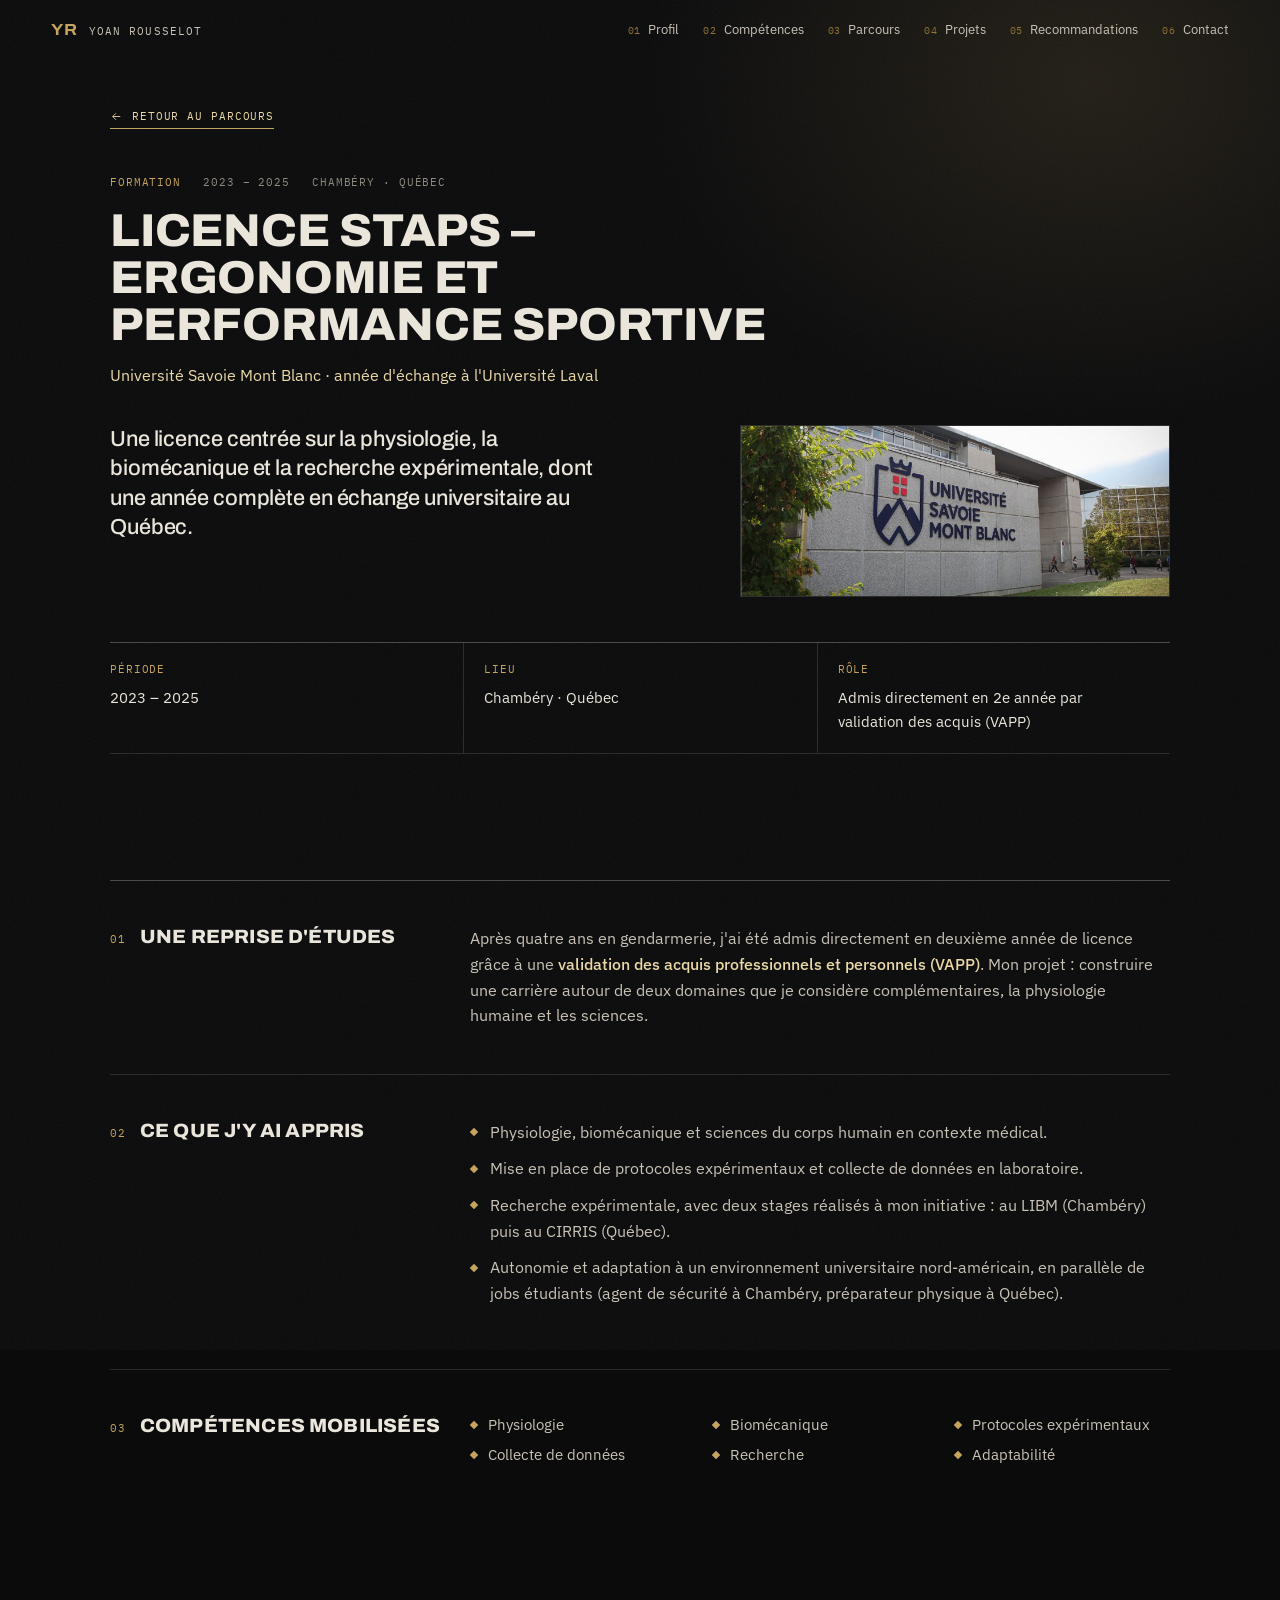
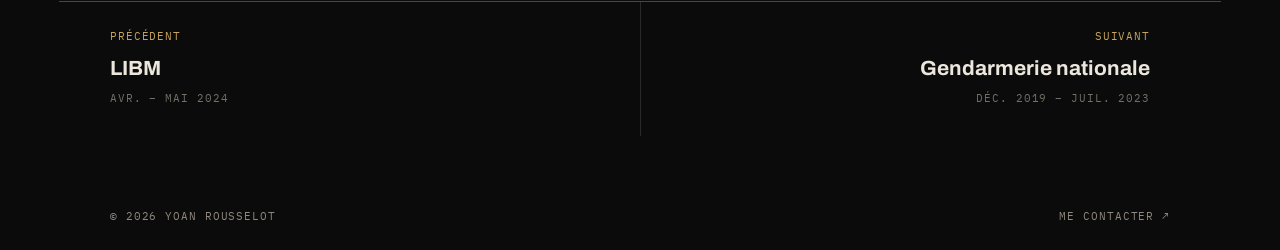
==== education/licence-staps.html @ 0d483031 "Portfolio : page d'accueil et pages détaillées Co-Authored-By: Claude Fable 5.2 <noreply@anthropic.c" ====
<!doctype html>
<html lang="fr">
<head>
<meta charset="utf-8">
<meta name="viewport" content="width=device-width, initial-scale=1">
<title>Licence STAPS – Ergonomie et Performance Sportive · Yoan Rousselot</title>
<meta name="robots" content="noindex">
<meta name="theme-color" content="#0b0b0c">
<link rel="icon" href="../assets/img/favicon.svg" type="image/svg+xml">
<link rel="preconnect" href="https://fonts.googleapis.com">
<link rel="preconnect" href="https://fonts.gstatic.com" crossorigin>
<link rel="stylesheet" href="https://fonts.googleapis.com/css2?family=Archivo:wdth,wght@62..125,300..900&family=IBM+Plex+Mono:wght@400;500&family=IBM+Plex+Sans:ital,wght@0,400;0,500;0,600;1,400&display=swap">
<link rel="stylesheet" href="../assets/style.css">
</head>
<body>
<div class="grain" aria-hidden="true"></div>
<div class="progress" aria-hidden="true"><span></span></div>
<header class="top">
  <a class="mark" href="../index.html#top" aria-label="Accueil"><b>YR</b><span>Yoan Rousselot</span></a>
  <nav class="top-nav" aria-label="Navigation"><a href="../index.html#profil"><i class="mono">01</i>Profil</a><a href="../index.html#competences"><i class="mono">02</i>Compétences</a><a href="../index.html#parcours"><i class="mono">03</i>Parcours</a><a href="../index.html#projets"><i class="mono">04</i>Projets</a><a href="../index.html#recommandations"><i class="mono">05</i>Recommandations</a><a href="../index.html#contact"><i class="mono">06</i>Contact</a></nav>
  <button class="burger" aria-expanded="false" aria-label="Menu"><span></span><span></span></button>
</header>
<main>

<section class="d-hero" data-bg="#0b0b0c">
  <div class="col">
    <a class="tlink back" href="../index.html#parcours"><svg class="arr back-arr" viewBox="0 0 24 24" aria-hidden="true"><path d="M19 12H5M11 6l-6 6 6 6" fill="none" stroke="currentColor" stroke-width="1.6"/></svg>Retour au parcours</a>
    <p class="mono d-meta rv"><span class="idx">Formation</span><span>2023 – 2025</span><span>Chambéry · Québec</span></p>
    <h1 class="d-title"><span class="line"><span>Licence STAPS – Ergonomie et Performance Sportive</span></span></h1>
    <p class="d-org rv">Université Savoie Mont Blanc · année d&#x27;échange à l&#x27;Université Laval</p>
    <div class="d-top has-cover">
      <p class="d-summary rv">Une licence centrée sur la physiologie, la biomécanique et la recherche expérimentale, dont une année complète en échange universitaire au Québec.</p>
      <figure class="d-cover wide rv"><img src="../assets/img/usmb-presidence.jpg" alt=""></figure>
    </div>
    <dl class="facts rv"><div class="fact"><dt class="mono">Période</dt><dd>2023 – 2025</dd></div><div class="fact"><dt class="mono">Lieu</dt><dd>Chambéry · Québec</dd></div><div class="fact"><dt class="mono">Rôle</dt><dd>Admis directement en 2e année par validation des acquis (VAPP)</dd></div></dl>
    
  </div>
</section>
<section class="sec d-body" data-bg="#100f0d">
  <div class="col"><section class="d-block"><header class="d-block-head rv"><span class="mono idx">01</span><h2>Une reprise d&#x27;études</h2></header><div class="d-content rv"><p>Après quatre ans en gendarmerie, j'ai été admis directement en deuxième année de licence grâce à une <strong>validation des acquis professionnels et personnels (VAPP)</strong>. Mon projet : construire une carrière autour de deux domaines que je considère complémentaires, la physiologie humaine et les sciences.</p></div></section><section class="d-block"><header class="d-block-head rv"><span class="mono idx">02</span><h2>Ce que j&#x27;y ai appris</h2></header><div class="d-content rv"><ul><li>Physiologie, biomécanique et sciences du corps humain en contexte médical.</li><li>Mise en place de protocoles expérimentaux et collecte de données en laboratoire.</li><li>Recherche expérimentale, avec deux stages réalisés à mon initiative : au LIBM (Chambéry) puis au CIRRIS (Québec).</li><li>Autonomie et adaptation à un environnement universitaire nord-américain, en parallèle de jobs étudiants (agent de sécurité à Chambéry, préparateur physique à Québec).</li></ul></div></section><section class="d-block"><header class="d-block-head rv"><span class="mono idx">03</span><h2>Compétences mobilisées</h2></header><div class="d-content rv"><ul class="dots three"><li>Physiologie</li><li>Biomécanique</li><li>Protocoles expérimentaux</li><li>Collecte de données</li><li>Recherche</li><li>Adaptabilité</li></ul></div></section></div>
</section>
<section class="d-end" data-bg="#0b0b0c">
  <nav class="col pn-row" aria-label="Autres pages">
    <a class="pn pn-prev" href="../experiences/libm.html"><span class="mono">Précédent</span><strong>LIBM</strong><span class="mono dim">Avr. – mai 2024</span></a>
    <a class="pn pn-next" href="../experiences/gendarmerie.html"><span class="mono">Suivant</span><strong>Gendarmerie nationale</strong><span class="mono dim">Déc. 2019 – juil. 2023</span></a>
  </nav>
  <footer class="foot col mono"><span>© 2026 Yoan Rousselot</span><a href="../index.html#contact">Me contacter ↗</a></footer>
</section>
</main>
<div class="lightbox" hidden role="dialog" aria-modal="true" aria-label="Image agrandie">
  <button class="lb-close mono" aria-label="Fermer">Fermer ×</button>
  <figure><img alt=""><figcaption class="mono"></figcaption></figure>
</div>
<script src="../assets/main.js" defer></script>
</body>
</html>
---- assets/style.css ----
/* Portfolio : angles nets, colonne de lecture étroite, polices mesurées, photos en couleur. */
:root {
  --bg: #0b0b0c;
  --bone: #ece7dc;
  --soft: #c9c3b6;
  --mute: #8f8a7f;
  --line: rgba(236, 231, 220, .14);
  --line-2: rgba(236, 231, 220, .28);
  --gold: #c6a45c;
  --gold-hi: #ecd9a6;
  --gold-lo: #8f7133;
  --metal: linear-gradient(100deg, #f1e2b6 0%, #c6a45c 38%, #8f7133 62%, #d8bd7e 100%);
  --disp: "Archivo", "Arial Narrow", Arial, sans-serif;
  --text: "IBM Plex Sans", system-ui, "Segoe UI", sans-serif;
  --mono: "IBM Plex Mono", ui-monospace, Consolas, monospace;
  --ease: cubic-bezier(.2, .7, .1, 1);
  --pad: clamp(18px, 4vw, 56px);
  --top-h: 60px;
}
*, *::before, *::after { box-sizing: border-box; }
html { -webkit-text-size-adjust: 100%; scroll-padding-top: var(--top-h); }
body {
  margin: 0; background: var(--bg); color: var(--bone); font-family: var(--text); font-size: 16px; line-height: 1.6;
  -webkit-font-smoothing: antialiased; overflow-x: clip; transition: background-color 1s ease;
}
img { display: block; max-width: 100%; }
a { color: inherit; text-decoration: none; }
h1, h2, h3, h4, p, ul, ol, figure, blockquote { margin: 0; padding: 0; }
ul, ol { list-style: none; }
::selection { background: var(--gold); color: #0b0b0c; }
:focus-visible { outline: 1px solid var(--gold-hi); outline-offset: 4px; }
/* .wrap : pleine largeur (haut de page) ; .col : colonne de lecture étroite (tout le reste) */
.wrap { padding-inline: var(--pad); max-width: 1500px; margin-inline: auto; }
.col { padding-inline: var(--pad); max-width: calc(1060px + 2 * var(--pad)); margin-inline: auto; }
.mono { font-family: var(--mono); font-size: .7rem; letter-spacing: .08em; text-transform: uppercase; color: var(--mute); font-weight: 400; }
.dim { opacity: .8; }
.idx { color: var(--gold); }
.cap { margin-bottom: 18px; display: block; color: var(--gold); }

.grain { position: fixed; inset: -50%; z-index: 90; pointer-events: none; opacity: .05;
  background-image: url("data:image/svg+xml,%3Csvg xmlns='http://www.w3.org/2000/svg' width='220' height='220'%3E%3Cfilter id='n'%3E%3CfeTurbulence type='fractalNoise' baseFrequency='.9' numOctaves='2' stitchTiles='stitch'/%3E%3C/filter%3E%3Crect width='100%25' height='100%25' filter='url(%23n)'/%3E%3C/svg%3E"); }
.progress { position: fixed; top: 0; left: 0; right: 0; height: 2px; z-index: 80; }
.progress span { display: block; height: 100%; width: 100%; background: var(--metal); transform-origin: 0 50%; transform: scaleX(0); }

/* en-tête */
.top { position: fixed; top: 0; left: 0; right: 0; height: var(--top-h); z-index: 70; display: flex; align-items: center; gap: 28px;
  padding-inline: var(--pad); transition: transform .5s var(--ease), background-color .4s, border-color .4s; border-bottom: 1px solid transparent; }
.top.solid { background: rgba(11, 11, 12, .84); backdrop-filter: blur(12px); -webkit-backdrop-filter: blur(12px); border-bottom-color: var(--line); }
.top.hide { transform: translateY(-100%); }
.mark { display: flex; align-items: baseline; gap: 12px; font-family: var(--disp); font-stretch: 110%; font-weight: 800; letter-spacing: .02em; }
.mark b { color: var(--gold); font-size: 1rem; }
.mark span { font-family: var(--mono); font-size: .68rem; letter-spacing: .1em; text-transform: uppercase; font-weight: 400; color: var(--soft); }
.top-nav { margin-left: auto; display: flex; gap: 24px; }
.top-nav a { position: relative; font-size: .82rem; color: var(--soft); padding: 6px 0; display: flex; gap: 7px; align-items: baseline; transition: color .3s; }
.top-nav a i { font-style: normal; font-size: .6rem; color: var(--gold-lo); transition: color .3s; }
.top-nav a::after { content: ""; position: absolute; left: 0; right: 0; bottom: 0; height: 1px; background: var(--gold); transform: scaleX(0); transform-origin: 100% 50%; transition: transform .45s var(--ease); }
.top-nav a:hover, .top-nav a.on { color: var(--bone); }
.top-nav a:hover i, .top-nav a.on i { color: var(--gold); }
.top-nav a:hover::after, .top-nav a.on::after { transform: scaleX(1); transform-origin: 0 50%; }
.burger { display: none; margin-left: auto; width: 42px; height: 42px; background: none; border: 1px solid var(--line-2); cursor: pointer; position: relative; }
.burger span { position: absolute; left: 11px; right: 11px; height: 1px; background: var(--bone); transition: transform .4s var(--ease), top .4s var(--ease); }
.burger span:first-child { top: 16px; } .burger span:last-child { top: 24px; }
.burger[aria-expanded="true"] span:first-child { top: 20px; transform: rotate(45deg); }
.burger[aria-expanded="true"] span:last-child { top: 20px; transform: rotate(-45deg); }

/* liens et boutons */
.arr { width: 13px; height: 13px; flex: none; transition: transform .45s var(--ease); }
.tlink { display: inline-flex; align-items: center; gap: 9px; font-family: var(--mono); font-size: .7rem; letter-spacing: .08em; text-transform: uppercase;
  color: var(--gold-hi); padding-bottom: 4px; background: linear-gradient(var(--gold), var(--gold)) 0 100% / 100% 1px no-repeat; transition: background-size .45s var(--ease), color .3s; }
.tlink:hover { background-size: 0 1px; background-position: 100% 100%; color: var(--bone); }
a:hover > .arr, .tlink:hover .arr, a:hover .tlink .arr, a:hover .btn .arr { transform: translate(3px, -3px); }
.btn { position: relative; display: inline-flex; align-items: center; gap: 12px; padding: 13px 20px; border: 1px solid var(--gold); color: var(--gold-hi);
  font-family: var(--mono); font-size: .72rem; letter-spacing: .1em; text-transform: uppercase; overflow: hidden; isolation: isolate; transition: color .45s var(--ease); }
.btn::before { content: ""; position: absolute; inset: 0; background: var(--metal); transform: translateY(101%); transition: transform .5s var(--ease); z-index: -1; }
.btn:hover, a:hover > .feature-body .btn { color: #14110a; }
.btn:hover::before, a:hover > .feature-body .btn::before { transform: none; }

.line { display: block; overflow: hidden; padding-bottom: .08em; margin-bottom: -.08em; }
.line > span { display: block; }

/* ---------------- haut de page (pleine largeur) */
.hero { position: relative; padding-top: calc(var(--top-h) + 2.5vh); overflow: hidden; }
.hero::before { content: ""; position: absolute; inset: 0; pointer-events: none;
  background: radial-gradient(55% 55% at 80% 32%, rgba(198, 164, 92, .15), transparent 70%), radial-gradient(40% 40% at 6% 92%, rgba(143, 113, 51, .1), transparent 70%); }
.hero-grid { position: relative; display: grid; grid-template-columns: repeat(12, 1fr); column-gap: 20px; }
.hero-meta { grid-column: 1 / -1; display: flex; gap: 30px; flex-wrap: wrap; padding-bottom: 2.2vh; border-bottom: 1px solid var(--line); }
.hero-meta span:first-child { color: var(--gold); }
.tagline { grid-column: 1 / 8; grid-row: 2; align-self: start; margin-top: 7vh; position: relative; z-index: 4;
  font-family: var(--disp); font-stretch: 100%; font-weight: 500; font-size: clamp(1.5rem, 3.1vw, 3.1rem); line-height: 1.08; letter-spacing: -.01em; }
.tagline em { font-style: normal; display: block; background: var(--metal); -webkit-background-clip: text; background-clip: text; color: transparent; }
.name { grid-column: 1 / 9; grid-row: 2; align-self: end; position: relative; z-index: 3; padding-bottom: 5vh; font-family: var(--disp); font-weight: 800; font-stretch: 108%;
  text-transform: uppercase; line-height: .9; letter-spacing: -.01em; font-size: clamp(2.6rem, 6.9vw, 7.4rem); white-space: nowrap; pointer-events: none; }
.name .n1 { color: transparent; -webkit-text-stroke: 1.2px var(--gold); }
.name .n2 { color: var(--bone); }
.hero-portrait { grid-column: 8 / -1; grid-row: 2; z-index: 2; align-self: end; justify-self: end; width: min(100%, 58vh); margin: 1vh 1vw 0 0; position: relative; }
.hero-portrait img { width: 100%; height: auto; -webkit-mask-image: linear-gradient(#000 70%, transparent 99%); mask-image: linear-gradient(#000 70%, transparent 99%); }
.hero-foot { grid-column: 1 / -1; grid-row: 3; display: grid; grid-template-columns: repeat(12, 1fr); column-gap: 20px; padding: 4vh 0 5vh; position: relative; z-index: 4; border-top: 1px solid var(--line); }
.lead { grid-column: 1 / 6; color: var(--soft); font-size: clamp(1rem, 1.3vw, 1.2rem); line-height: 1.5; }
.hero-side { grid-column: 8 / -1; display: grid; gap: 20px; align-content: start; }
.avail { display: flex; gap: 12px; font-size: .9rem; font-weight: 600; line-height: 1.45; padding: 12px 0 12px 16px; border-left: 2px solid #67c587; color: #e9f4ec; }
.avail i { flex: none; width: 9px; height: 9px; margin-top: 7px; background: #67c587; border-radius: 50%; box-shadow: 0 0 0 0 rgba(103, 197, 135, .6); animation: pulse 2.4s infinite; }
@keyframes pulse { 70% { box-shadow: 0 0 0 10px rgba(103, 197, 135, 0); } 100% { box-shadow: 0 0 0 0 rgba(103, 197, 135, 0); } }
.hero-actions { display: flex; align-items: center; gap: 24px; flex-wrap: wrap; }
.stats { display: grid; grid-template-columns: repeat(4, 1fr); border-top: 1px solid var(--line-2); border-bottom: 1px solid var(--line); position: relative; z-index: 4; }
.stat { padding: 22px 20px 24px 0; display: grid; gap: 8px; align-content: start; }
.stat + .stat { padding-left: 20px; border-left: 1px solid var(--line); }
.stat-v { font-family: var(--disp); font-stretch: 104%; font-weight: 300; font-size: clamp(1.6rem, 2.5vw, 2.4rem); line-height: 1; color: var(--gold-hi); letter-spacing: -.02em; font-variant-numeric: tabular-nums; }
.stat-l { color: var(--mute); font-size: .84rem; line-height: 1.45; max-width: 30ch; }

/* ---------------- sections (colonne étroite) */
.sec { padding: clamp(64px, 10vh, 120px) 0; position: relative; }
.sec-head { display: grid; grid-template-columns: auto auto 1fr; align-items: baseline; column-gap: 16px; padding-bottom: 16px; border-bottom: 1px solid var(--line-2); margin-bottom: clamp(30px, 5vh, 56px); }
.sec-num { color: var(--gold); font-size: .72rem; }
.sec-title { font-family: var(--disp); font-stretch: 104%; font-weight: 800; text-transform: uppercase; font-size: clamp(1.55rem, 2.5vw, 2.2rem); line-height: 1; letter-spacing: .01em; }
.sec-note { text-align: right; line-height: 1.6; }

/* profil */
.profil-grid { display: grid; grid-template-columns: repeat(12, 1fr); column-gap: 20px; row-gap: 30px; }
.statement { grid-column: 1 / 6; font-family: var(--disp); font-stretch: 100%; font-weight: 600; font-size: clamp(1.4rem, 2.2vw, 1.95rem); line-height: 1.14; letter-spacing: -.01em; align-self: start; }
.statement .line:last-child span { color: var(--gold); }
.prose { grid-column: 7 / -1; display: grid; gap: 1em; color: var(--soft); font-size: 1rem; }
.prose strong { color: var(--gold-hi); font-weight: 500; }
.pillars { display: grid; grid-template-columns: repeat(3, 1fr); margin-top: clamp(40px, 7vh, 72px); border-top: 1px solid var(--line-2); }
.pillar { padding: 24px 24px 4px 0; display: grid; gap: 10px; align-content: start; }
.pillar + .pillar { padding-left: 24px; border-left: 1px solid var(--line); }
.pillar h3 { font-family: var(--disp); font-stretch: 102%; font-weight: 700; font-size: 1.08rem; line-height: 1.2; }
.pillar p { color: var(--mute); font-size: .92rem; }

/* compétences */
.skill-table { border-top: 1px solid var(--line); }
.skill-row { display: grid; grid-template-columns: minmax(0, 4fr) minmax(0, 8fr); column-gap: 20px; align-items: start; padding: 24px 0; border-bottom: 1px solid var(--line); position: relative; transition: padding .5s var(--ease); }
.skill-row::before { content: ""; position: absolute; left: 0; top: -1px; height: 1px; width: 100%; background: var(--metal); transform: scaleX(0); transform-origin: 0 50%; transition: transform .7s var(--ease); }
.skill-row:hover { padding-left: 12px; }
.skill-row:hover::before { transform: scaleX(1); }
.skill-row h3 { font-family: var(--disp); font-stretch: 104%; font-weight: 700; text-transform: uppercase; font-size: clamp(.86rem, 1.1vw, .98rem); line-height: 1.25; letter-spacing: .03em; transition: color .4s; }
.skill-row:hover h3 { color: var(--gold-hi); }
.skill-sub { color: var(--mute); font-size: .86rem; margin-bottom: 14px; }
.slash { display: flex; flex-wrap: wrap; gap: 5px 0; color: var(--soft); font-size: .93rem; }
.slash li:not(:last-child)::after { content: "/"; color: var(--gold-lo); margin: 0 .65em; }
.tri { display: grid; grid-template-columns: 5fr 4fr 3fr; column-gap: 20px; margin-top: clamp(40px, 7vh, 72px); }
.tri-col { padding: 22px 24px 0 0; border-top: 1px solid var(--line-2); }
.tri-col + .tri-col { padding-left: 24px; border-left: 1px solid var(--line); }
.num-list { counter-reset: n; display: grid; gap: 12px; }
.num-list li { counter-increment: n; display: grid; grid-template-columns: 28px 1fr; color: var(--soft); font-size: .93rem; }
.num-list li::before { content: counter(n, decimal-leading-zero); font-family: var(--mono); font-size: .68rem; color: var(--gold-lo); padding-top: .3em; }
.plain { display: grid; gap: 10px; color: var(--soft); font-size: .93rem; }
.plain li { padding-bottom: 10px; border-bottom: 1px solid var(--line); }
.lang { margin-bottom: 18px; }
.lang-top { display: flex; justify-content: space-between; align-items: baseline; gap: 12px; margin-bottom: 8px; font-size: .95rem; }
.lang-top strong { font-weight: 500; }
.gauge { height: 9px; position: relative; background: repeating-linear-gradient(90deg, var(--line-2) 0 1px, transparent 1px 10%); border-left: 1px solid var(--line-2); border-right: 1px solid var(--line-2); }
.gauge span { position: absolute; left: 0; top: 3px; height: 3px; width: var(--w); background: var(--metal); transform-origin: 0 50%; transform: scaleX(0); transition: transform 1.3s var(--ease) .2s; }
.in .gauge span { transform: none; }
.sub-display { font-family: var(--disp); font-stretch: 104%; font-weight: 800; text-transform: uppercase; font-size: clamp(1.05rem, 1.5vw, 1.3rem); letter-spacing: .01em; margin: clamp(46px, 8vh, 80px) 0 20px; }
.quals { display: grid; grid-template-columns: repeat(4, 1fr); border-top: 1px solid var(--line-2); border-left: 1px solid var(--line); }
.qual { padding: 20px 18px 22px; border-right: 1px solid var(--line); border-bottom: 1px solid var(--line); transition: background-color .4s; }
.qual:hover { background: rgba(198, 164, 92, .06); }
.qual h4 { font-family: var(--disp); font-stretch: 102%; font-weight: 700; font-size: .98rem; color: var(--gold-hi); margin-bottom: 6px; }
.qual p { color: var(--mute); font-size: .86rem; line-height: 1.5; }

/* ---------------- parcours : défilement horizontal, étapes sur deux hauteurs */
.hscroll { position: relative; }
.hscroll-sticky { position: sticky; top: 0; height: 100vh; overflow: hidden; display: flex; flex-direction: column; padding-top: calc(var(--top-h) + 3vh); }
.hscroll-head { width: 100%; }
.hscroll-head .sec-head { margin-bottom: 0; }
.track { flex: 1; display: flex; align-items: stretch; will-change: transform; padding-inline: max(var(--pad), calc((100vw - 1060px) / 2)); min-height: 0; }
.stop-intro { flex: none; width: clamp(220px, 22vw, 320px); display: flex; flex-direction: column; justify-content: center; gap: 16px; padding-right: 30px; }
.intro-big { font-family: var(--disp); font-stretch: 104%; font-weight: 700; font-size: clamp(1.3rem, 2vw, 1.75rem); line-height: 1.12; letter-spacing: -.01em; }
.intro-arrow { font-size: 1.7rem; color: var(--gold); animation: nudge 2s var(--ease) infinite; }
@keyframes nudge { 50% { transform: translateX(12px); } }
.stop { --gap: clamp(30px, 3.4vw, 56px); position: relative; flex: none; width: clamp(290px, 25vw, 370px); margin-right: var(--gap); display: grid; grid-template-rows: 1fr 1px 1fr; }
/* la ligne du temps, avec un repère en losange au début de chaque étape */
.stop-node { grid-row: 2; position: relative; height: 1px; width: calc(100% + var(--gap)); background: var(--line-2); }
.stop-node i { position: absolute; left: 0; top: -5px; width: 9px; height: 9px; background: var(--gold); transform: rotate(45deg); }
.stop:last-child .stop-node { width: 100%; }
.stop-text { display: grid; gap: 9px; align-content: start; justify-items: start; }
.stop-alt { display: flex; gap: 12px; align-items: flex-start; }
.stop.up .stop-text { grid-row: 1; align-self: end; padding-bottom: 26px; }
.stop.up .stop-alt { grid-row: 3; align-self: start; padding-top: 22px; flex-direction: column; }
.stop.down .stop-text { grid-row: 3; align-self: start; padding-top: 26px; }
.stop.down .stop-alt { grid-row: 1; align-self: end; padding-bottom: 22px; flex-direction: column-reverse; }
.stop-meta { display: flex; flex-wrap: wrap; gap: 4px 14px; font-size: .64rem; }
.stop-meta span:first-child { color: var(--gold); }
.k-edu { color: #a9c3dc; } .k-project { color: #b9d7a8; } .k-exp { color: var(--soft); }
.stop h3 { font-family: var(--disp); font-stretch: 102%; font-weight: 700; font-size: clamp(1.05rem, 1.5vw, 1.3rem); line-height: 1.15; letter-spacing: -.005em; }
.stop-org { color: var(--gold-hi); font-size: .84rem; line-height: 1.4; }
.stop-desc { color: var(--soft); font-size: .88rem; line-height: 1.5; }
.stop-year { font-family: var(--disp); font-stretch: 108%; font-weight: 800; font-size: clamp(2rem, 3.2vw, 3rem); line-height: .9; letter-spacing: -.01em; color: transparent; -webkit-text-stroke: 1px rgba(198, 164, 92, .6); user-select: none; }
.stop-fig { will-change: transform; }
.stop-fig img { height: min(24vh, 220px); width: auto; max-width: 100%; object-fit: cover; object-position: 50% 22%; border: 1px solid var(--line); }
.stop-fig.plan img { background: #fff; object-fit: contain; }
.stop-fig figcaption, .proj figcaption { margin-top: 6px; font-size: .56rem; }
/* apparition des étapes quand elles entrent dans l'écran : celles du haut descendent, celles du bas montent */
.js .pin .stop-text, .js .pin .stop-alt { opacity: 0; transition: opacity .9s var(--ease), transform .9s var(--ease); }
.js .pin .stop.up .stop-text, .js .pin .stop.down .stop-alt { transform: translateY(-26px); }
.js .pin .stop.down .stop-text, .js .pin .stop.up .stop-alt { transform: translateY(26px); }
.js .pin .stop-alt { transition-delay: .12s; }
.js .pin .stop.seen .stop-text, .js .pin .stop.seen .stop-alt { opacity: 1; transform: none; }
.ruler { display: grid; grid-template-columns: auto 1fr auto; align-items: center; column-gap: 20px; padding-block: 2vh 2.6vh; width: 100%; }
.ruler-count b { color: var(--gold-hi); font-weight: 500; }
.ruler-bar { position: relative; height: 11px; border-bottom: 1px solid var(--line-2); }
.ruler-ticks { position: absolute; inset: 0; display: flex; justify-content: space-between; }
.ruler-ticks i { width: 1px; height: 100%; background: var(--line-2); }
.ruler-fill { position: absolute; left: 0; bottom: -1px; height: 2px; width: 100%; background: var(--metal); transform-origin: 0 50%; transform: scaleX(0); }
@media (max-height: 760px) {
  .stop-desc { display: -webkit-box; -webkit-line-clamp: 2; -webkit-box-orient: vertical; overflow: hidden; }
  .stop-fig img { height: min(20vh, 150px); }
  .stop.up .stop-text { padding-bottom: 16px; } .stop.down .stop-text { padding-top: 16px; }
}

/* ---------------- projets */
.ph { overflow: hidden; background: #111; }
.ph img { width: 100%; height: 100%; object-fit: cover; transition: transform 1.2s var(--ease); }
.feature { display: grid; grid-template-columns: repeat(12, 1fr); column-gap: 20px; align-items: center; }
.feature-fig { grid-column: 1 / 8; position: relative; padding: 14px; }
.feature-fig .ph { background: #fff; aspect-ratio: 16 / 9; }
.feature-fig img { object-fit: contain; }
.feature:hover .feature-fig img, .proj:hover img, .by:hover img { transform: scale(1.03); }
.feature-fig figcaption { margin-top: 10px; }
.crop { position: absolute; width: 14px; height: 14px; border: 0 solid var(--gold); transition: transform .6s var(--ease); }
.crop.tl { left: 0; top: 0; border-width: 1px 0 0 1px; } .crop.tr { right: 0; top: 0; border-width: 1px 1px 0 0; }
.crop.bl { left: 0; bottom: 28px; border-width: 0 0 1px 1px; } .crop.br { right: 0; bottom: 28px; border-width: 0 1px 1px 0; }
.feature:hover .crop.tl { transform: translate(5px, 5px); } .feature:hover .crop.tr { transform: translate(-5px, 5px); }
.feature:hover .crop.bl { transform: translate(5px, -5px); } .feature:hover .crop.br { transform: translate(-5px, -5px); }
.feature-body { grid-column: 9 / -1; display: grid; gap: 16px; justify-items: start; }
.feature-body h3 { font-family: var(--disp); font-stretch: 104%; font-weight: 800; text-transform: uppercase; font-size: clamp(1.3rem, 2vw, 1.75rem); line-height: 1.04; letter-spacing: 0; }
.feature-body h3 .line:first-child span { background: var(--metal); -webkit-background-clip: text; background-clip: text; color: transparent; }
.feature-body > p { color: var(--soft); font-size: .95rem; }
.proj-meta { color: var(--gold); }
.proj-grid { display: grid; grid-template-columns: repeat(2, 1fr); column-gap: 20px; margin-top: clamp(44px, 7vh, 80px); border-top: 1px solid var(--line-2); }
.proj { padding: 24px 24px 0 0; display: grid; gap: 12px; align-content: start; justify-items: start; }
.proj + .proj { padding-left: 24px; padding-right: 0; border-left: 1px solid var(--line); }
.proj figure { width: 100%; margin-bottom: 6px; }
.proj .ph { aspect-ratio: 16 / 9; }
.proj h3 { font-family: var(--disp); font-stretch: 102%; font-weight: 700; font-size: clamp(1.05rem, 1.5vw, 1.3rem); line-height: 1.15; transition: color .4s; }
.proj:hover h3 { color: var(--gold-hi); }
.proj > p:not(.mono) { color: var(--soft); font-size: .93rem; max-width: 56ch; }

/* ---------------- recommandations */
.recos { border-top: 1px solid var(--line); }
.reco { display: grid; grid-template-columns: repeat(12, 1fr); column-gap: 20px; padding: clamp(26px, 4.5vh, 44px) 0; border-bottom: 1px solid var(--line); }
.reco figcaption { grid-column: 1 / 5; display: grid; gap: 5px; align-content: start; justify-items: start; }
.reco figcaption strong { font-family: var(--disp); font-stretch: 102%; font-weight: 700; font-size: 1.05rem; margin-top: 6px; }
.reco figcaption > span:not(.mono) { color: var(--mute); font-size: .88rem; max-width: 34ch; }
.reco figcaption .tlink { margin-top: 12px; }
.reco blockquote { grid-column: 5 / -1; position: relative; font-size: clamp(1rem, 1.25vw, 1.12rem); line-height: 1.6; color: var(--bone); padding: 2px 0 2px clamp(18px, 2.4vw, 30px); border-left: 1px solid var(--gold); }

/* ---------------- au-delà du CV */
.by-grid { display: grid; grid-template-columns: repeat(4, 1fr); column-gap: 20px; }
.by .ph { aspect-ratio: 4 / 5; }
.by-body { padding-top: 14px; display: grid; gap: 6px; border-top: 1px solid var(--line-2); margin-top: 12px; }
.by h3 { font-family: var(--disp); font-stretch: 102%; font-weight: 700; font-size: 1.02rem; }
.by p { color: var(--mute); font-size: .86rem; line-height: 1.5; }

/* ---------------- contact */
.contact { padding-bottom: 0; overflow: hidden; }
.contact::before { content: ""; position: absolute; inset: auto 0 0 0; height: 70%; pointer-events: none; background: radial-gradient(60% 80% at 50% 110%, rgba(198, 164, 92, .16), transparent 70%); }
.giant { font-family: var(--disp); font-stretch: 106%; font-weight: 800; text-transform: uppercase; font-size: clamp(1.8rem, 4.2vw, 3.4rem); line-height: 1; letter-spacing: 0; color: transparent; -webkit-text-stroke: 1px var(--gold); margin-bottom: clamp(22px, 4vh, 40px); }
.giant .line { padding-top: .18em; }
.c-rows { border-top: 1px solid var(--line-2); position: relative; }
.c-row { position: relative; display: grid; grid-template-columns: 26% 1fr auto; align-items: center; column-gap: 20px; padding: 18px 14px 18px 0; border-bottom: 1px solid var(--line); isolation: isolate; transition: padding .5s var(--ease), color .4s; }
.c-row::before { content: ""; position: absolute; inset: 0; background: var(--metal); transform: scaleY(0); transform-origin: 50% 100%; transition: transform .5s var(--ease); z-index: -1; }
.c-row strong { font-family: var(--disp); font-stretch: 102%; font-weight: 600; font-size: clamp(1.05rem, 1.6vw, 1.4rem); letter-spacing: -.005em; line-height: 1.2; overflow-wrap: anywhere; }
.c-row .arr { width: 18px; height: 18px; color: var(--gold); }
.c-row em { font-style: normal; color: var(--mute); font-size: .86rem; }
a.c-row:hover { padding-left: 14px; color: #14110a; }
a.c-row:hover::before { transform: none; }
a.c-row:hover .mono, a.c-row:hover .arr { color: #14110a; }
.call-line { padding: 22px 0 0; }
.foot { position: relative; display: flex; justify-content: space-between; gap: 20px; flex-wrap: wrap; padding-block: clamp(44px, 8vh, 80px) 24px; }
.foot a:hover { color: var(--gold-hi); }

/* ---------------- apparitions */
.js .rv { opacity: 0; transform: translateY(22px); transition: opacity .9s var(--ease), transform .9s var(--ease); transition-delay: var(--d, 0s); }
.js .rv.in { opacity: 1; transform: none; }
.js .line > span { transform: translateY(108%); transition: transform 1s var(--ease); transition-delay: calc(var(--d, 0s) + var(--i, 0) * .09s); }
.js .in .line > span, .js .line.in > span { transform: none; }
.js .hero-portrait { opacity: 0; transform: translateY(34px); transition: opacity 1.3s var(--ease) .2s, transform 1.3s var(--ease) .2s; }
.js .ready .hero-portrait { opacity: 1; transform: none; }

/* ---------------- adaptations */
@media (max-width: 1100px) {
  .top-nav { gap: 16px; } .top-nav a i { display: none; } .mark span { display: none; }
  .quals { grid-template-columns: repeat(2, 1fr); }
  .tri { grid-template-columns: 1fr 1fr; row-gap: 34px; } .tri-col:nth-child(3) { grid-column: 1 / -1; padding-left: 0; border-left: 0; }
}
@media (max-width: 860px) {
  .burger { display: block; }
  .top-nav { position: fixed; inset: var(--top-h) 0 auto 0; flex-direction: column; gap: 0; background: rgba(11, 11, 12, .97); padding: 8px var(--pad) 24px; border-bottom: 1px solid var(--line-2); transform: translateY(-130%); transition: transform .5s var(--ease); margin: 0; }
  .top-nav.open { transform: none; }
  .top-nav a { padding: 14px 0; font-size: 1rem; border-bottom: 1px solid var(--line); } .top-nav a i { display: inline; } .top-nav a::after { display: none; }
  .hero-meta { gap: 6px 20px; }
  .hero-portrait { grid-column: 3 / -1; grid-row: 2; width: min(100%, 400px); margin: 3vh 0 0; }
  .name { grid-column: 1 / -1; grid-row: 2; font-size: min(13vw, 5.2rem); padding-bottom: 2vh; }
  .tagline { grid-column: 1 / -1; grid-row: 3; margin-top: 3vh; font-size: 1.5rem; }
  .hero-foot { grid-row: 4; display: block; padding-top: 3vh; margin-top: 3vh; } .hero-side { margin-top: 22px; }
  .stats { grid-template-columns: 1fr 1fr; } .stat:nth-child(3) { padding-left: 0; border-left: 0; } .stat:nth-child(n+3) { border-top: 1px solid var(--line); }
  .sec-head { grid-template-columns: auto 1fr; } .sec-note { grid-column: 1 / -1; text-align: left; padding: 10px 0 0; }
  .profil-grid { display: block; } .statement { margin-bottom: 24px; }
  .pillars { grid-template-columns: 1fr; } .pillar, .pillar + .pillar { padding: 20px 0; border-left: 0; border-bottom: 1px solid var(--line); }
  .skill-row { grid-template-columns: 1fr; row-gap: 12px; }
  .tri { grid-template-columns: 1fr; } .tri-col, .tri-col + .tri-col { padding: 22px 0 0; border-left: 0; }
  /* parcours : on fait glisser au doigt, une seule hauteur */
  .hscroll { height: auto !important; padding: 64px 0 40px; }
  .hscroll-sticky { position: static; height: auto; padding-top: 0; }
  .track { transform: none !important; overflow-x: auto; scroll-snap-type: x mandatory; -webkit-overflow-scrolling: touch; margin-top: 24px; scrollbar-width: none; padding-inline: var(--pad); }
  .track::-webkit-scrollbar { display: none; }
  .stop-intro { width: 60vw; scroll-snap-align: start; }
  .stop { scroll-snap-align: start; width: 78vw; --gap: 22px; display: flex; flex-direction: column; gap: 14px; padding-top: 4px; }
  .stop-node { order: 0; width: calc(100% + var(--gap)); } .stop-alt { order: 1; flex-direction: column !important; padding: 12px 0 0 !important; } .stop-text { order: 2; padding: 0 !important; }
  .stop-fig img { height: 150px; }
  .ruler { display: none; }
  .feature { display: block; } .feature-body { margin-top: 22px; }
  .proj-grid { grid-template-columns: 1fr; } .proj, .proj + .proj { padding: 24px 0 28px; border-left: 0; border-bottom: 1px solid var(--line); }
  .reco { display: block; } .reco blockquote { margin-top: 20px; }
  .by-grid { grid-template-columns: 1fr 1fr; row-gap: 30px; }
  .c-row { grid-template-columns: 1fr auto; row-gap: 4px; } .c-row .mono, .c-row em { grid-column: 1 / -1; }
}
@media (prefers-reduced-motion: reduce) {
  .js .rv, .js .line > span, .js .hero-portrait, .js .pin .stop-text, .js .pin .stop-alt { opacity: 1; transform: none; transition: none; }
  .intro-arrow, .avail i { animation: none; }
  body { transition: none; }
}

/* ---------------- listes à points */
.dots { display: grid; grid-template-columns: repeat(2, minmax(0, 1fr)); gap: 9px 26px; color: var(--soft); font-size: .93rem; line-height: 1.4; }
.dots.three { grid-template-columns: repeat(3, minmax(0, 1fr)); }
.dots li { position: relative; padding-left: 18px; }
.dots li.wide { grid-column: 1 / -1; }
.dots li::before { content: ""; position: absolute; left: 1px; top: .5em; width: 6px; height: 6px; background: var(--gold); transform: rotate(45deg); }
.skill-row:hover .dots li::before { background: var(--gold-hi); }

/* ---------------- pages détaillées */
.d-hero { padding: calc(var(--top-h) + 5vh) 0 clamp(40px, 7vh, 72px); position: relative; }
.d-hero::before { content: ""; position: absolute; inset: 0; pointer-events: none; background: radial-gradient(50% 60% at 85% 10%, rgba(198, 164, 92, .13), transparent 70%); }
.d-hero .col { position: relative; }
.back { margin-bottom: clamp(26px, 5vh, 48px); }
.back-arr { order: -1; }
.tlink.back:hover .back-arr { transform: translateX(-4px); }
.d-meta { display: flex; flex-wrap: wrap; gap: 6px 22px; margin-bottom: 16px; }
.d-title { font-family: var(--disp); font-stretch: 104%; font-weight: 800; text-transform: uppercase; font-size: clamp(1.7rem, 3.6vw, 3rem); line-height: 1.02; letter-spacing: -.005em; max-width: 22ch; }
.d-title .line:nth-child(2) span { color: transparent; -webkit-text-stroke: 1px var(--gold); }
.d-org { color: var(--gold-hi); margin-top: 14px; font-size: 1rem; }
.d-top { margin-top: clamp(24px, 4vh, 40px); display: grid; grid-template-columns: repeat(12, 1fr); column-gap: 20px; align-items: start; }
.d-summary { grid-column: 1 / 9; font-family: var(--disp); font-stretch: 100%; font-weight: 500; font-size: clamp(1.1rem, 1.7vw, 1.4rem); line-height: 1.35; letter-spacing: -.005em; }
.d-top.has-cover .d-summary { grid-column: 1 / 7; }
.d-cover { grid-column: 8 / -1; }
.d-cover img { width: 100%; aspect-ratio: 4 / 3; object-fit: cover; object-position: 50% 22%; border: 1px solid var(--line); }
.d-cover.plan img { aspect-ratio: auto; height: auto; object-fit: contain; background: #fff; }
.d-cover.wide img { aspect-ratio: 5 / 2; object-position: 50% 50%; }
.d-cover figcaption, .d-fig figcaption, .g figcaption { margin-top: 8px; font-size: .6rem; line-height: 1.6; }
.facts { display: grid; grid-template-columns: repeat(3, 1fr); margin: clamp(30px, 5vh, 52px) 0 0; border-top: 1px solid var(--line-2); border-bottom: 1px solid var(--line); }
.fact { padding: 18px 20px 20px 0; display: grid; gap: 6px; align-content: start; }
.fact + .fact { padding-left: 20px; border-left: 1px solid var(--line); }
.fact dt { color: var(--gold); }
.fact dd { margin: 0; font-size: .95rem; color: var(--bone); }
.d-stats { grid-template-columns: repeat(3, 1fr); border-top: 0; }

.d-body { padding-top: clamp(40px, 7vh, 80px); }
.d-block { display: grid; grid-template-columns: repeat(12, 1fr); column-gap: 20px; padding: clamp(28px, 5vh, 48px) 0; border-top: 1px solid var(--line); }
.d-block:first-child { border-top: 1px solid var(--line-2); }
.d-block-head { grid-column: 1 / 5; display: flex; gap: 14px; align-items: baseline; align-self: start; position: sticky; top: calc(var(--top-h) + 20px); }
.d-block-head h2 { font-family: var(--disp); font-stretch: 104%; font-weight: 800; text-transform: uppercase; font-size: clamp(1rem, 1.5vw, 1.25rem); line-height: 1.15; letter-spacing: .01em; }
.d-content { grid-column: 5 / -1; color: var(--soft); font-size: 1rem; }
.d-content > p { margin-bottom: 1em; }
.d-content > :last-child { margin-bottom: 0; }
.d-content strong { color: var(--gold-hi); font-weight: 500; }
.d-content > ul:not(.dots) { display: grid; gap: 11px; margin-bottom: 1.1em; }
.d-content > ul:not(.dots) li { position: relative; padding-left: 20px; }
.d-content > ul:not(.dots) li::before { content: ""; position: absolute; left: 1px; top: .58em; width: 6px; height: 6px; background: var(--gold); transform: rotate(45deg); }
.meta-line { font-family: var(--mono); font-size: .7rem; letter-spacing: .08em; text-transform: uppercase; color: var(--gold); }
.d-fig { margin: 22px 0 26px; }
.zoom { display: block; width: 100%; padding: 0; border: 1px solid var(--line); background: #111; cursor: zoom-in; overflow: hidden; }
.zoom img { width: 100%; height: auto; transition: transform 1.1s var(--ease); }
.zoom:hover img { transform: scale(1.02); }
.d-fig.plan .zoom, .g.plan .zoom { background: #fff; }
.d-fig .zoom img { max-height: 460px; object-fit: contain; }
.tiles { display: grid; grid-template-columns: repeat(auto-fit, minmax(170px, 1fr)); margin: 20px 0 24px; border-top: 1px solid var(--line-2); border-left: 1px solid var(--line); }
.tile { padding: 16px 16px 18px; display: grid; gap: 6px; align-content: start; border-right: 1px solid var(--line); border-bottom: 1px solid var(--line); }
.tile-v { font-family: var(--disp); font-stretch: 104%; font-weight: 400; font-size: 1.3rem; line-height: 1.1; color: var(--gold-hi); letter-spacing: -.01em; }
.tile-l { color: var(--mute); font-size: .84rem; line-height: 1.45; }
.formulas .tile-v { font-family: "Cambria Math", Cambria, Georgia, serif; font-style: italic; font-size: 1.2rem; }
.d-reco blockquote { font-size: 1.05rem; line-height: 1.6; color: var(--bone); padding-left: clamp(18px, 2.4vw, 30px); border-left: 1px solid var(--gold); }
.d-reco figcaption { display: grid; gap: 4px; justify-items: start; margin-top: 18px; }
.d-reco figcaption strong { font-family: var(--disp); font-weight: 700; color: var(--bone); }
.d-reco figcaption > span { color: var(--mute); font-size: .88rem; }
.d-reco figcaption .tlink { margin-top: 10px; }
.d-gallery { display: grid; grid-template-columns: repeat(3, 1fr); gap: 16px; }
.g .zoom img { aspect-ratio: 4 / 5; object-fit: cover; object-position: 50% 20%; }
.g.plan .zoom img { object-fit: contain; }
.d-end { position: relative; }
.pn-row { display: grid; grid-template-columns: 1fr 1fr; border-top: 1px solid var(--line-2); }
.pn { position: relative; display: grid; gap: 6px; padding: 26px 20px 28px 0; isolation: isolate; transition: padding .5s var(--ease); }
.pn + .pn, .pn-row > span + .pn { border-left: 1px solid var(--line); padding-left: 20px; }
.pn-next { text-align: right; justify-items: end; }
.pn strong { font-family: var(--disp); font-stretch: 102%; font-weight: 700; font-size: clamp(1.05rem, 1.6vw, 1.35rem); transition: color .4s; }
.pn:hover strong { color: var(--gold-hi); }
.pn .mono:first-child { color: var(--gold); }

.lightbox { position: fixed; inset: 0; z-index: 100; background: rgba(6, 6, 7, .95); display: grid; place-items: center; padding: 64px 5vw 40px; cursor: zoom-out; }
.lightbox[hidden] { display: none; }
.lightbox figure { max-width: 100%; max-height: 100%; display: grid; gap: 12px; justify-items: center; }
.lightbox img { max-width: 100%; max-height: calc(100vh - 150px); object-fit: contain; background: #fff; }
.lightbox figcaption { text-align: center; max-width: 80ch; line-height: 1.6; }
.lb-close { position: absolute; top: 18px; right: var(--pad); background: none; border: 1px solid var(--line-2); color: var(--bone); padding: 9px 14px; cursor: pointer; }
.lb-close:hover { border-color: var(--gold); color: var(--gold-hi); }

@media (max-width: 860px) {
  .dots, .dots.three { grid-template-columns: 1fr 1fr; gap: 8px 16px; }
  .d-top { display: block; } .d-cover { margin-top: 24px; }
  .facts, .d-stats { grid-template-columns: 1fr; } .fact + .fact { padding-left: 0; border-left: 0; border-top: 1px solid var(--line); }
  .d-block { display: block; } .d-block-head { position: static; margin-bottom: 18px; }
  .d-gallery { grid-template-columns: 1fr 1fr; }
  .pn-row { grid-template-columns: 1fr; } .pn + .pn, .pn-row > span + .pn { border-left: 0; padding-left: 0; border-top: 1px solid var(--line); }
  .pn-next { text-align: left; justify-items: start; }
}
@media (max-width: 520px) { .dots, .dots.three { grid-template-columns: 1fr; } }
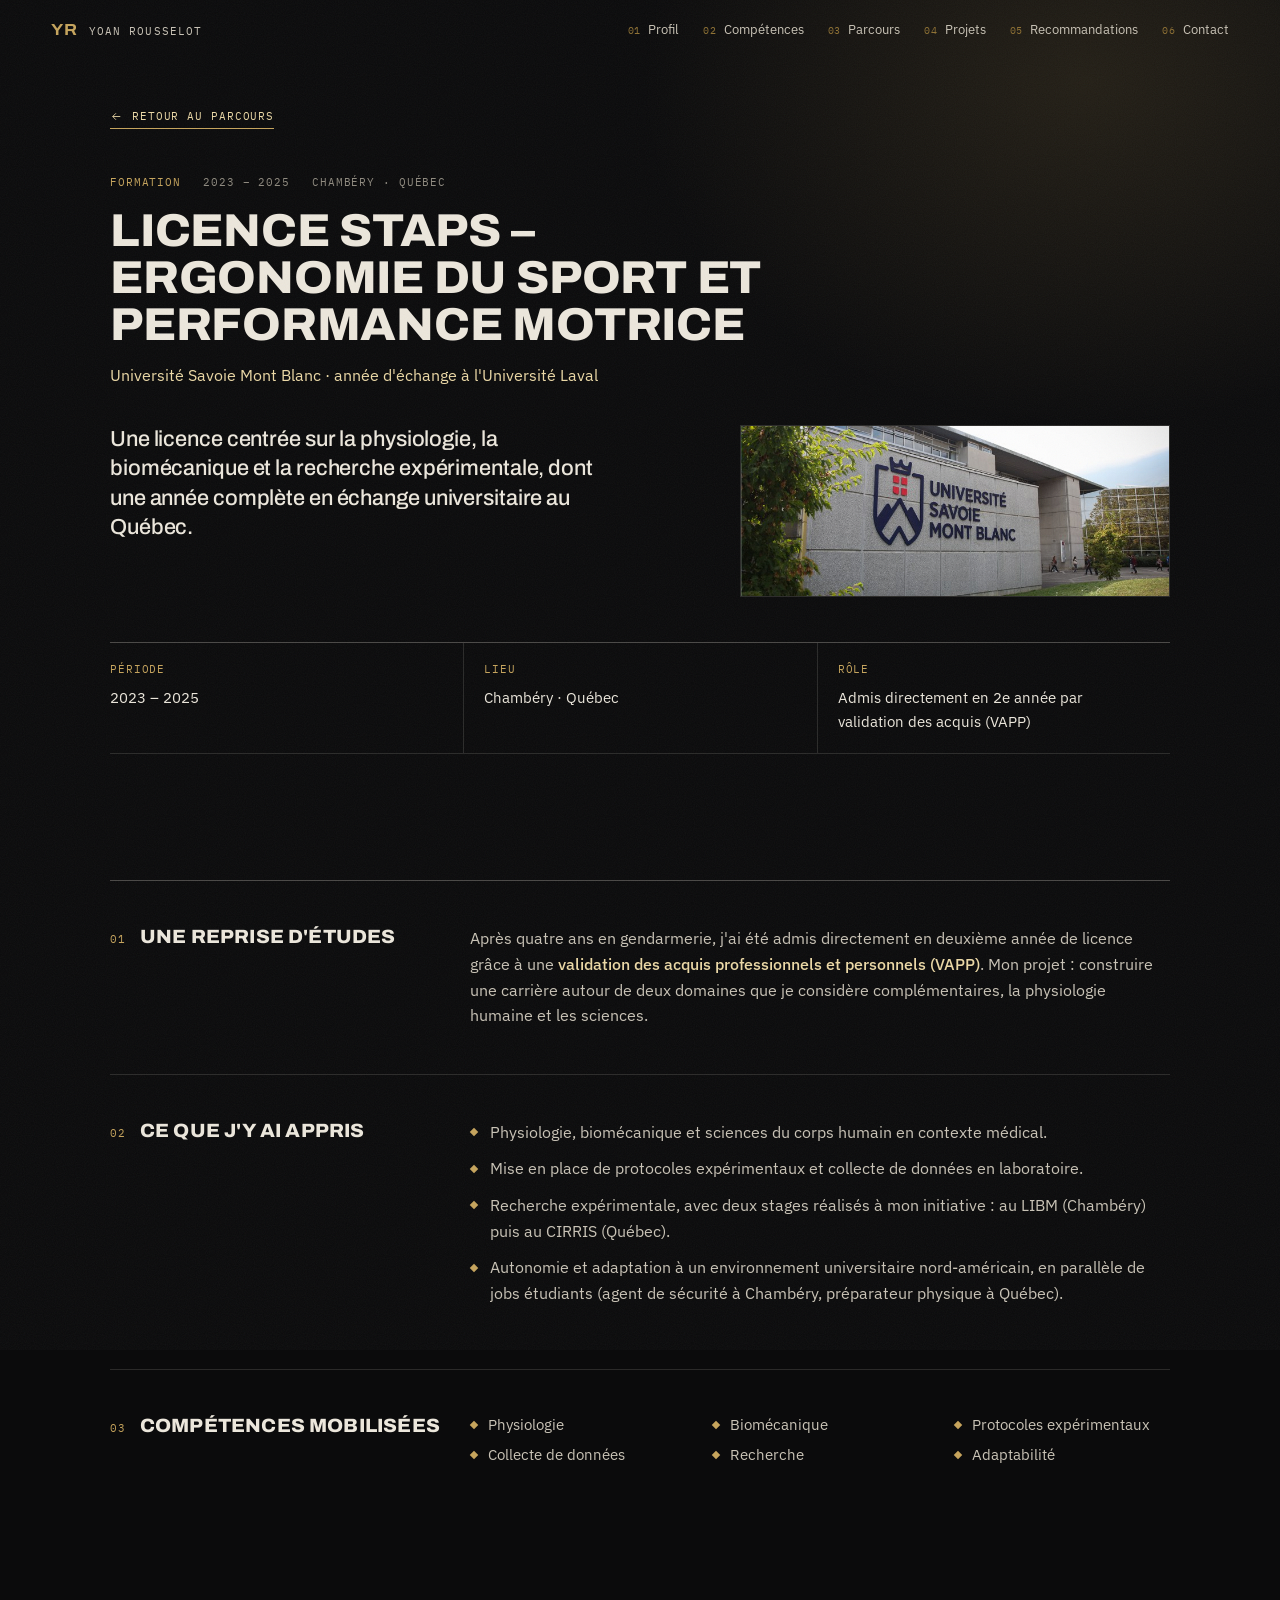
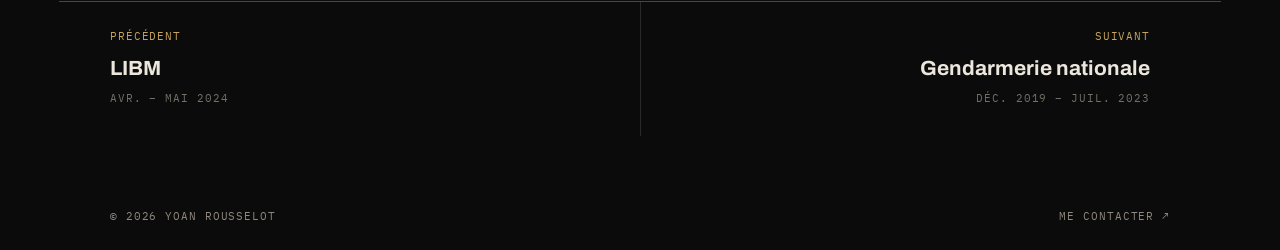
==== commit c3196d9e: "Intitulé de la licence corrigé : Ergonomie du sport et performance motrice Co-Authored-By: Claude Fa" ====
--- a/education/licence-staps.html
+++ b/education/licence-staps.html
@@ -3,7 +3,7 @@
 <head>
 <meta charset="utf-8">
 <meta name="viewport" content="width=device-width, initial-scale=1">
-<title>Licence STAPS – Ergonomie et Performance Sportive · Yoan Rousselot</title>
+<title>Licence STAPS – Ergonomie du sport et performance motrice · Yoan Rousselot</title>
 <meta name="robots" content="noindex">
 <meta name="theme-color" content="#0b0b0c">
 <link rel="icon" href="../assets/img/favicon.svg" type="image/svg+xml">
@@ -26,7 +26,7 @@
   <div class="col">
     <a class="tlink back" href="../index.html#parcours"><svg class="arr back-arr" viewBox="0 0 24 24" aria-hidden="true"><path d="M19 12H5M11 6l-6 6 6 6" fill="none" stroke="currentColor" stroke-width="1.6"/></svg>Retour au parcours</a>
     <p class="mono d-meta rv"><span class="idx">Formation</span><span>2023 – 2025</span><span>Chambéry · Québec</span></p>
-    <h1 class="d-title"><span class="line"><span>Licence STAPS – Ergonomie et Performance Sportive</span></span></h1>
+    <h1 class="d-title"><span class="line"><span>Licence STAPS – Ergonomie du sport et performance motrice</span></span></h1>
     <p class="d-org rv">Université Savoie Mont Blanc · année d&#x27;échange à l&#x27;Université Laval</p>
     <div class="d-top has-cover">
       <p class="d-summary rv">Une licence centrée sur la physiologie, la biomécanique et la recherche expérimentale, dont une année complète en échange universitaire au Québec.</p>
--- a/assets/style.css
+++ b/assets/style.css
@@ -152,11 +152,17 @@
 .gauge span { position: absolute; left: 0; top: 3px; height: 3px; width: var(--w); background: var(--metal); transform-origin: 0 50%; transform: scaleX(0); transition: transform 1.3s var(--ease) .2s; }
 .in .gauge span { transform: none; }
 .sub-display { font-family: var(--disp); font-stretch: 104%; font-weight: 800; text-transform: uppercase; font-size: clamp(1.05rem, 1.5vw, 1.3rem); letter-spacing: .01em; margin: clamp(46px, 8vh, 80px) 0 20px; }
-.quals { display: grid; grid-template-columns: repeat(4, 1fr); border-top: 1px solid var(--line-2); border-left: 1px solid var(--line); }
-.qual { padding: 20px 18px 22px; border-right: 1px solid var(--line); border-bottom: 1px solid var(--line); transition: background-color .4s; }
-.qual:hover { background: rgba(198, 164, 92, .06); }
-.qual h4 { font-family: var(--disp); font-stretch: 102%; font-weight: 700; font-size: .98rem; color: var(--gold-hi); margin-bottom: 6px; }
-.qual p { color: var(--mute); font-size: .86rem; line-height: 1.5; }
+.quals { display: grid; grid-template-columns: repeat(4, 1fr); gap: 10px; }
+/* cases pleines, dans une teinte bronze : elles se détachent du fond de la section */
+.qual { position: relative; padding: 20px 18px 22px; background: linear-gradient(160deg, #40331a 0%, #2a2110 100%); border: 1px solid rgba(198, 164, 92, .38); isolation: isolate; overflow: hidden; transition: border-color .4s, transform .5s var(--ease); }
+.qual::before { content: ""; position: absolute; inset: 0; background: var(--metal); transform: translateY(101%); transition: transform .5s var(--ease); z-index: -1; }
+.qual:hover { border-color: var(--gold-hi); transform: translateY(-3px); }
+.qual:hover::before { transform: none; }
+.qual h4 { display: flex; align-items: center; gap: 9px; font-family: var(--mono); font-weight: 500; font-size: .76rem; letter-spacing: .12em; text-transform: uppercase; color: #f6ecd2; margin-bottom: 10px; transition: color .4s; }
+.qual h4::before { content: ""; width: 6px; height: 6px; background: var(--gold); transform: rotate(45deg); flex: none; transition: background-color .4s; }
+.qual p { font-family: var(--disp); font-stretch: 100%; font-weight: 400; color: #ddd2b8; font-size: .9rem; line-height: 1.45; transition: color .4s; }
+.qual:hover h4, .qual:hover p { color: #17130a; }
+.qual:hover h4::before { background: #17130a; }
 
 /* ---------------- parcours : défilement horizontal, étapes sur deux hauteurs */
 .hscroll { position: relative; }
